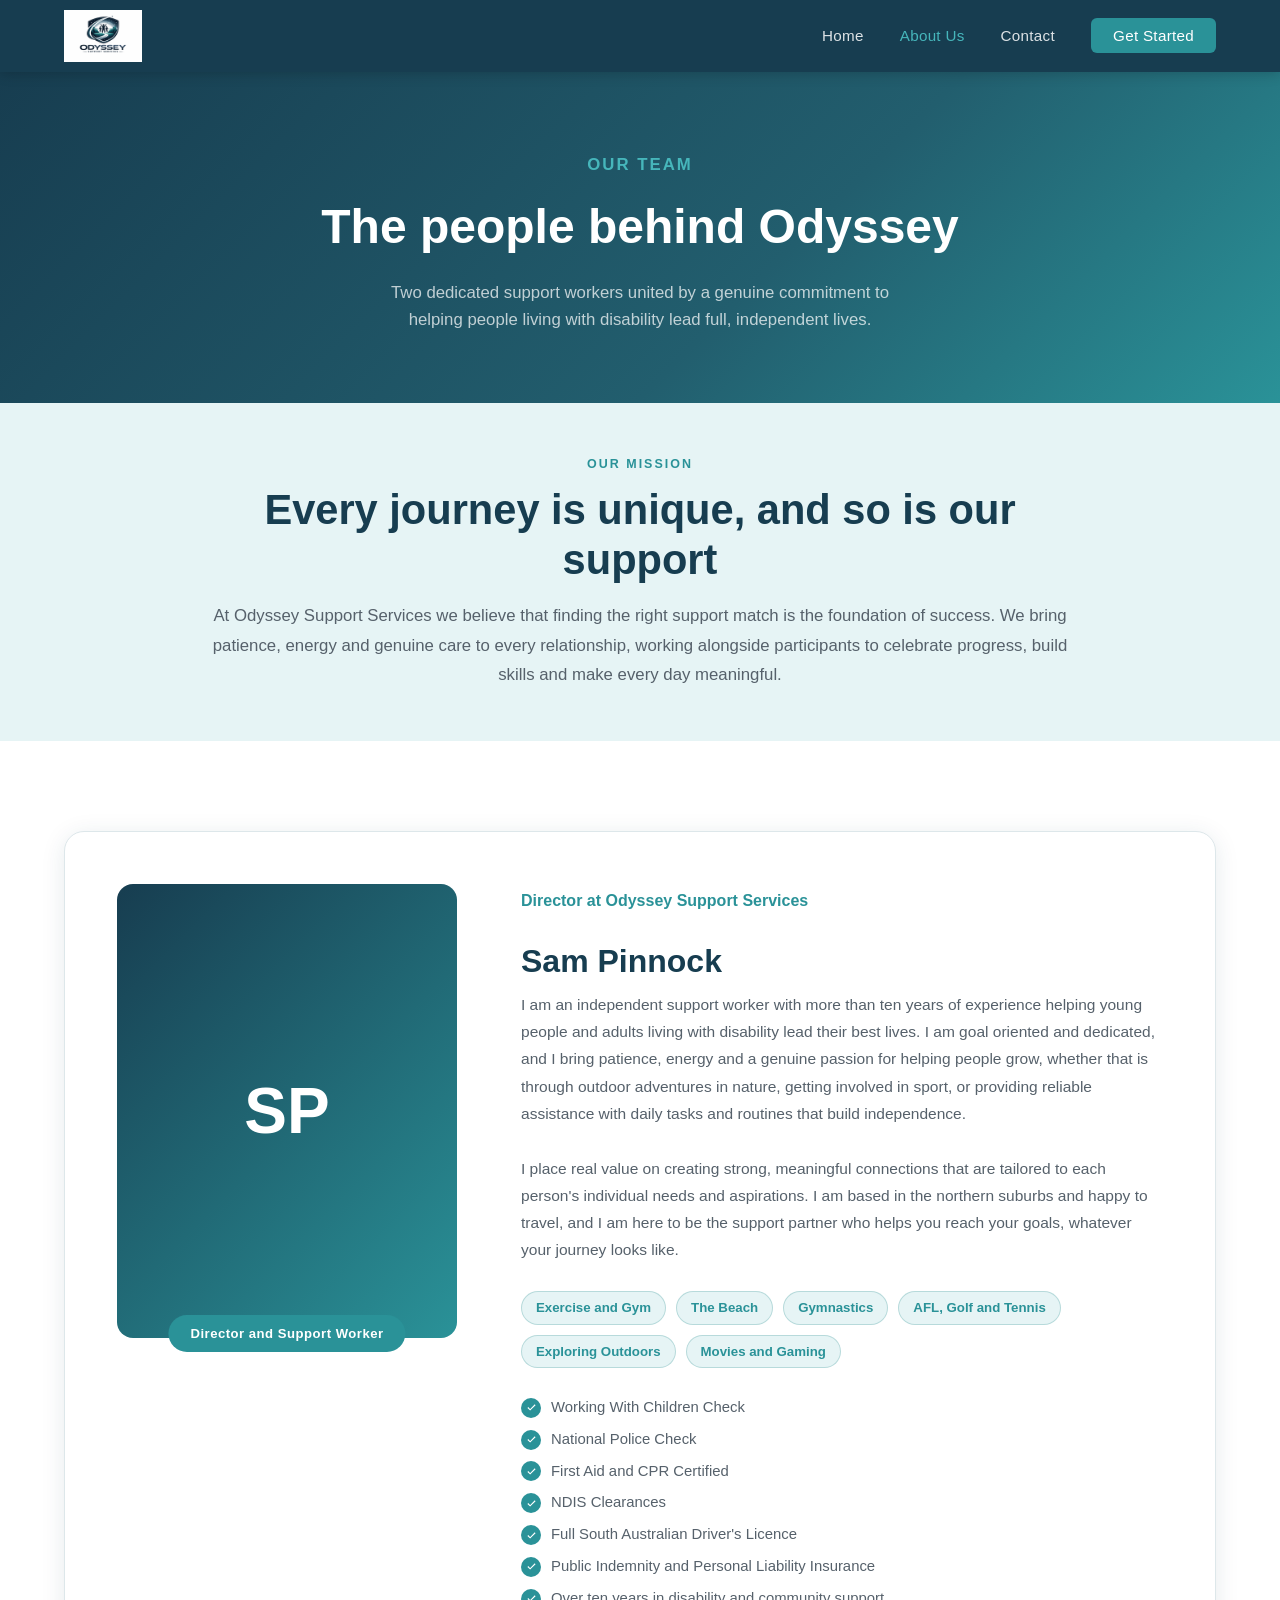
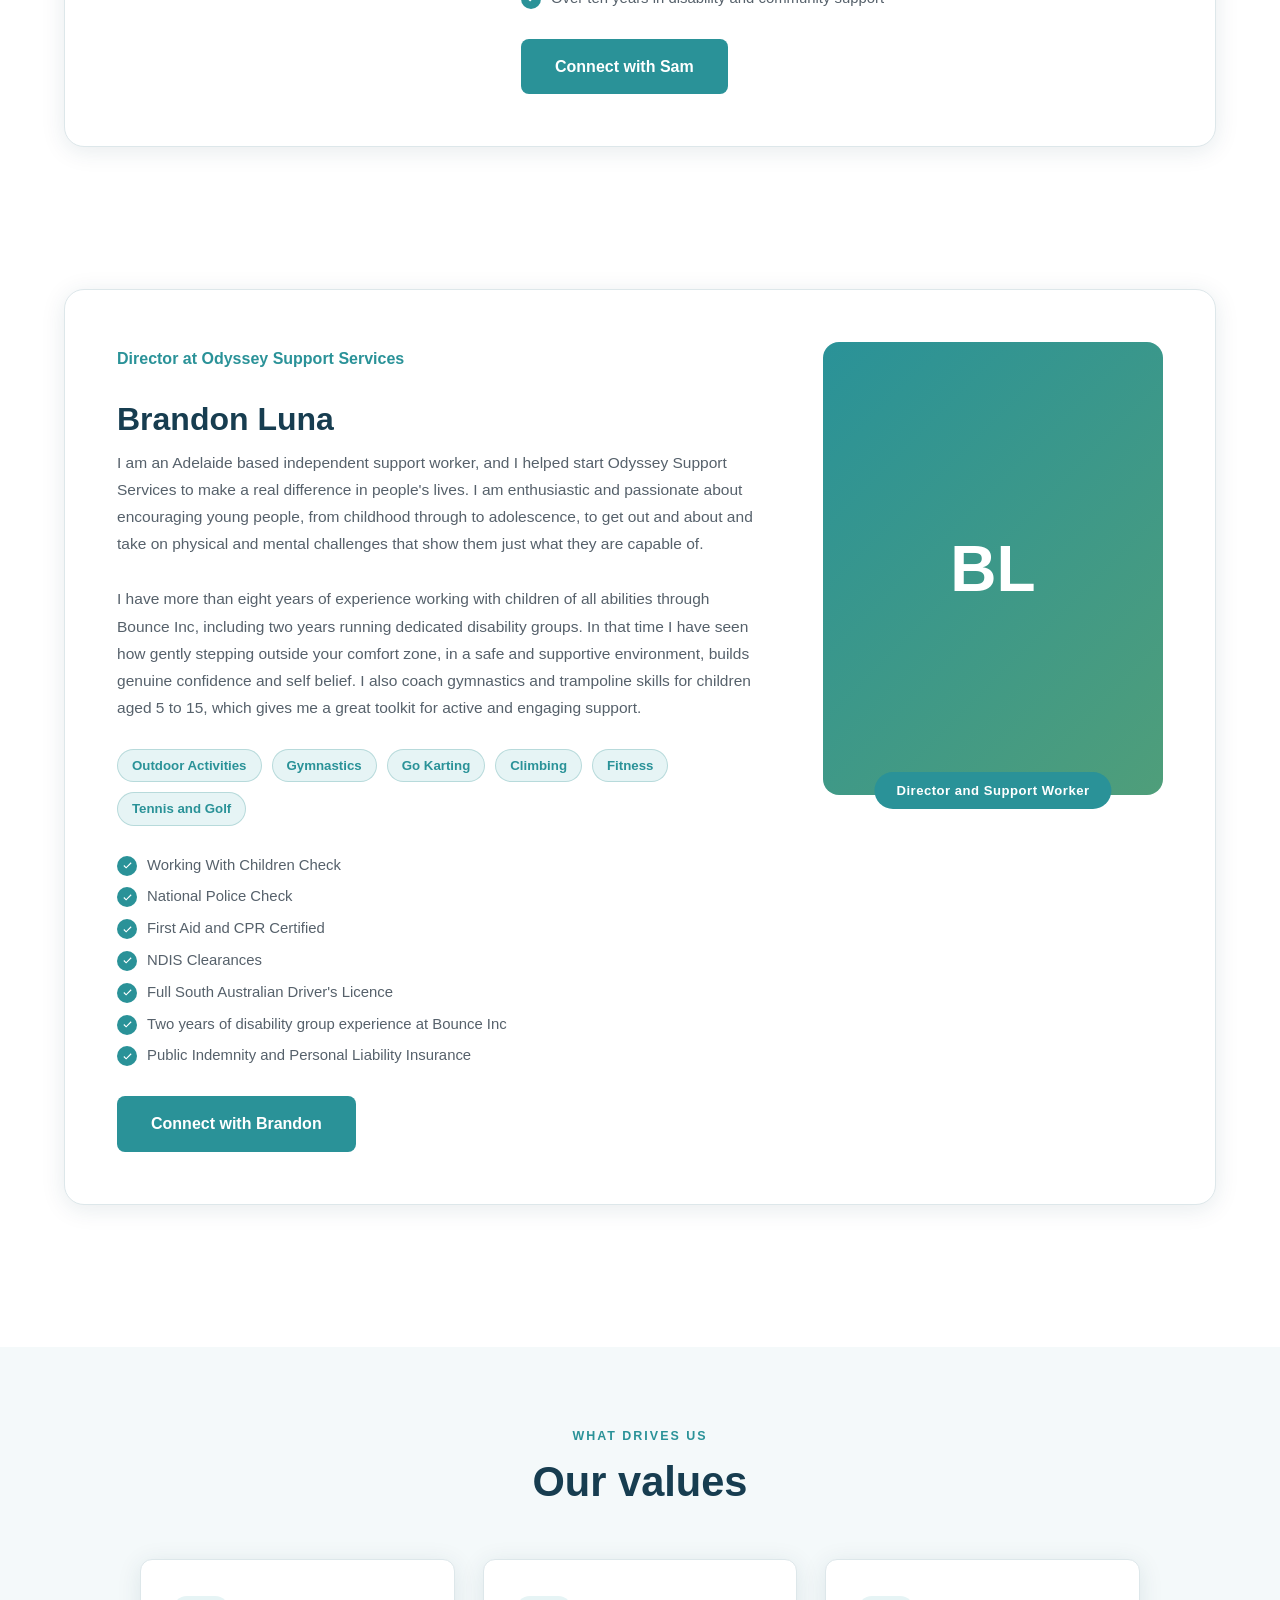
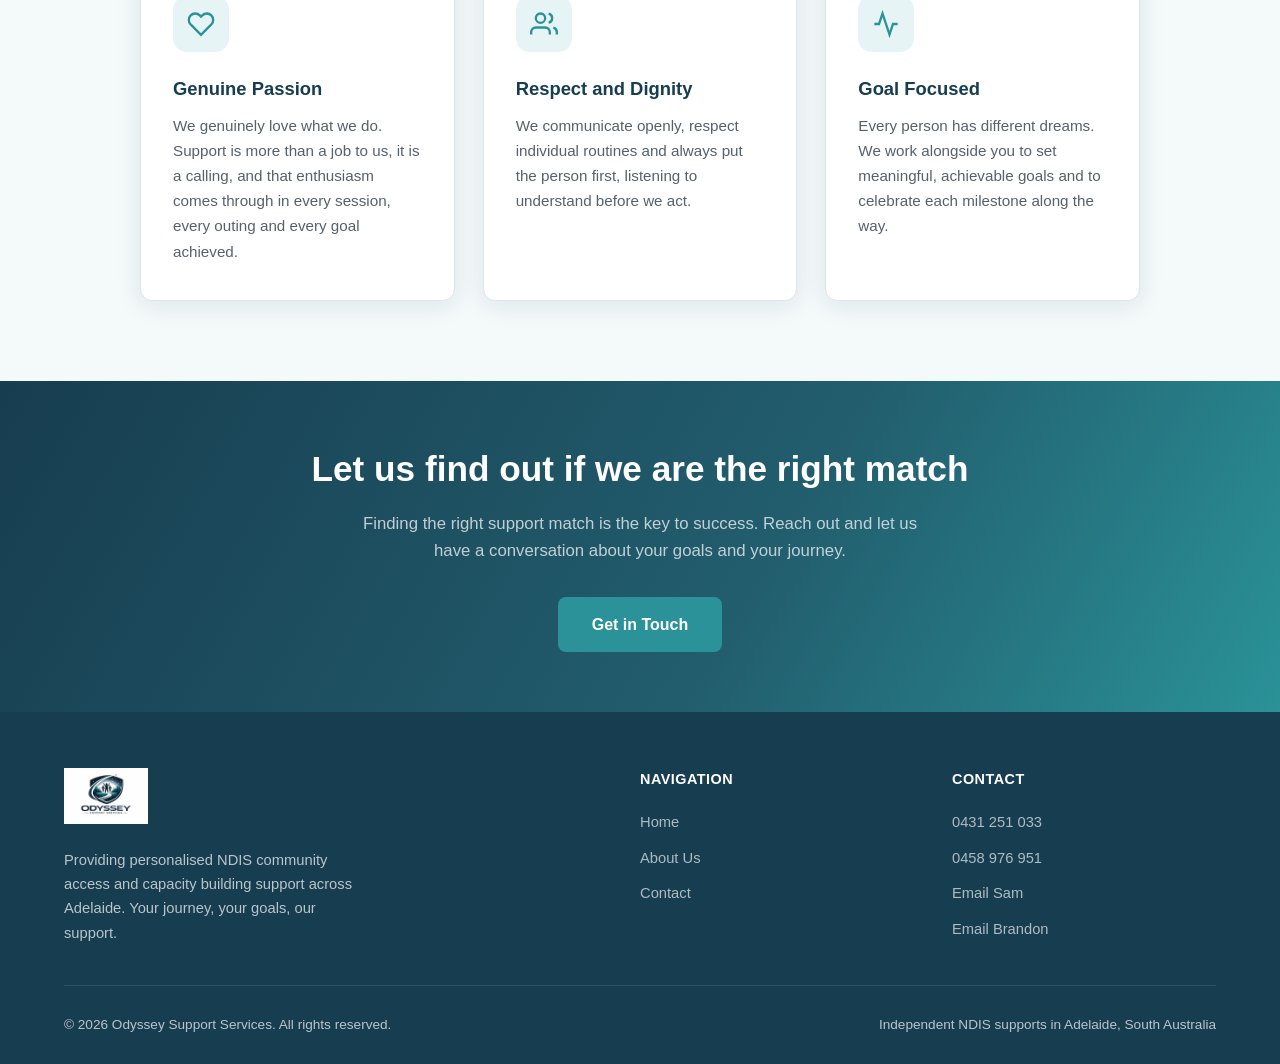
==== about.html @ 137fde99 "Initial commit: Odyssey Support Services website Co-Authored-By: Claude Opus 4.8 <noreply@anthropic." ====
<!DOCTYPE html>
<html lang="en-AU">
<head>
  <meta charset="UTF-8" />
  <meta name="viewport" content="width=device-width, initial-scale=1.0" />
  <title>About Us | Odyssey Support Services</title>
  <meta name="description" content="Meet the Odyssey Support Services team, Sam Pinnock and Brandon Luna, dedicated NDIS support workers based in Adelaide." />
  <link rel="stylesheet" href="styles.css" />
</head>
<body>

  <!-- NAV -->
  <nav>
    <a href="index.html" class="nav-logo">
      <img src="logo.png" alt="Odyssey Support Services" />
    </a>
    <button class="hamburger" id="hamburger" aria-label="Open menu">
      <span></span><span></span><span></span>
    </button>
    <ul class="nav-links" id="nav-links">
      <li><a href="index.html">Home</a></li>
      <li><a href="about.html" class="active">About Us</a></li>
      <li><a href="contact.html">Contact</a></li>
      <li><a href="contact.html" class="nav-cta">Get Started</a></li>
    </ul>
  </nav>

  <!-- PAGE HERO -->
  <div class="page-hero">
    <p class="section-label" style="color:var(--teal-light);margin-bottom:10px;">Our Team</p>
    <h1>The people behind Odyssey</h1>
    <p>Two dedicated support workers united by a genuine commitment to helping people living with disability lead full, independent lives.</p>
  </div>

  <!-- MISSION STRIP -->
  <section style="background:var(--teal-pale); padding:52px 5%;">
    <div style="max-width:860px; margin:0 auto; text-align:center;">
      <p class="section-label">Our Mission</p>
      <h2 class="section-title" style="margin-bottom:16px;">Every journey is unique, and so is our support</h2>
      <p style="font-size:1.05rem; color:var(--text-light); line-height:1.75;">At Odyssey Support Services we believe that finding the right support match is the foundation of success. We bring patience, energy and genuine care to every relationship, working alongside participants to celebrate progress, build skills and make every day meaningful.</p>
    </div>
  </section>

  <!-- SAM BIO -->
  <section class="bio-section" style="padding-bottom:0;">
    <div class="bio-card">
      <div class="bio-image bio-image-wrap">
        <div class="bio-img-placeholder">SP</div>
        <div class="bio-badge">Director and Support Worker</div>
      </div>
      <div class="bio-info">
        <p class="bio-role">Director at Odyssey Support Services</p>
        <h2 class="bio-name">Sam Pinnock</h2>
        <p class="bio-text">
          I am an independent support worker with more than ten years of experience helping young people and adults living with disability lead their best lives. I am goal oriented and dedicated, and I bring patience, energy and a genuine passion for helping people grow, whether that is through outdoor adventures in nature, getting involved in sport, or providing reliable assistance with daily tasks and routines that build independence.
        </p>
        <p class="bio-text">
          I place real value on creating strong, meaningful connections that are tailored to each person's individual needs and aspirations. I am based in the northern suburbs and happy to travel, and I am here to be the support partner who helps you reach your goals, whatever your journey looks like.
        </p>
        <div class="bio-tags">
          <span class="tag">Exercise and Gym</span>
          <span class="tag">The Beach</span>
          <span class="tag">Gymnastics</span>
          <span class="tag">AFL, Golf and Tennis</span>
          <span class="tag">Exploring Outdoors</span>
          <span class="tag">Movies and Gaming</span>
        </div>
        <ul class="bio-creds">
          <li>
            <div class="cred-check"><svg viewBox="0 0 24 24"><polyline points="20 6 9 17 4 12"/></svg></div>
            Working With Children Check
          </li>
          <li>
            <div class="cred-check"><svg viewBox="0 0 24 24"><polyline points="20 6 9 17 4 12"/></svg></div>
            National Police Check
          </li>
          <li>
            <div class="cred-check"><svg viewBox="0 0 24 24"><polyline points="20 6 9 17 4 12"/></svg></div>
            First Aid and CPR Certified
          </li>
          <li>
            <div class="cred-check"><svg viewBox="0 0 24 24"><polyline points="20 6 9 17 4 12"/></svg></div>
            NDIS Clearances
          </li>
          <li>
            <div class="cred-check"><svg viewBox="0 0 24 24"><polyline points="20 6 9 17 4 12"/></svg></div>
            Full South Australian Driver's Licence
          </li>
          <li>
            <div class="cred-check"><svg viewBox="0 0 24 24"><polyline points="20 6 9 17 4 12"/></svg></div>
            Public Indemnity and Personal Liability Insurance
          </li>
          <li>
            <div class="cred-check"><svg viewBox="0 0 24 24"><polyline points="20 6 9 17 4 12"/></svg></div>
            Over ten years in disability and community support
          </li>
        </ul>
        <div style="margin-top:28px;">
          <a href="contact.html" class="btn-primary">Connect with Sam</a>
        </div>
      </div>
    </div>
  </section>

  <!-- BRANDON BIO -->
  <section class="bio-section">
    <div class="bio-card reverse">
      <div class="bio-image bio-image-wrap">
        <div class="bio-img-placeholder" style="background: linear-gradient(135deg, var(--teal) 0%, var(--green) 100%);">BL</div>
        <div class="bio-badge">Director and Support Worker</div>
      </div>
      <div class="bio-info">
        <p class="bio-role">Director at Odyssey Support Services</p>
        <h2 class="bio-name">Brandon Luna</h2>
        <p class="bio-text">
          I am an Adelaide based independent support worker, and I helped start Odyssey Support Services to make a real difference in people's lives. I am enthusiastic and passionate about encouraging young people, from childhood through to adolescence, to get out and about and take on physical and mental challenges that show them just what they are capable of.
        </p>
        <p class="bio-text">
          I have more than eight years of experience working with children of all abilities through Bounce Inc, including two years running dedicated disability groups. In that time I have seen how gently stepping outside your comfort zone, in a safe and supportive environment, builds genuine confidence and self belief. I also coach gymnastics and trampoline skills for children aged 5 to 15, which gives me a great toolkit for active and engaging support.
        </p>
        <div class="bio-tags">
          <span class="tag">Outdoor Activities</span>
          <span class="tag">Gymnastics</span>
          <span class="tag">Go Karting</span>
          <span class="tag">Climbing</span>
          <span class="tag">Fitness</span>
          <span class="tag">Tennis and Golf</span>
        </div>
        <ul class="bio-creds">
          <li>
            <div class="cred-check"><svg viewBox="0 0 24 24"><polyline points="20 6 9 17 4 12"/></svg></div>
            Working With Children Check
          </li>
          <li>
            <div class="cred-check"><svg viewBox="0 0 24 24"><polyline points="20 6 9 17 4 12"/></svg></div>
            National Police Check
          </li>
          <li>
            <div class="cred-check"><svg viewBox="0 0 24 24"><polyline points="20 6 9 17 4 12"/></svg></div>
            First Aid and CPR Certified
          </li>
          <li>
            <div class="cred-check"><svg viewBox="0 0 24 24"><polyline points="20 6 9 17 4 12"/></svg></div>
            NDIS Clearances
          </li>
          <li>
            <div class="cred-check"><svg viewBox="0 0 24 24"><polyline points="20 6 9 17 4 12"/></svg></div>
            Full South Australian Driver's Licence
          </li>
          <li>
            <div class="cred-check"><svg viewBox="0 0 24 24"><polyline points="20 6 9 17 4 12"/></svg></div>
            Two years of disability group experience at Bounce Inc
          </li>
          <li>
            <div class="cred-check"><svg viewBox="0 0 24 24"><polyline points="20 6 9 17 4 12"/></svg></div>
            Public Indemnity and Personal Liability Insurance
          </li>
        </ul>
        <div style="margin-top:28px;">
          <a href="contact.html" class="btn-primary">Connect with Brandon</a>
        </div>
      </div>
    </div>
  </section>

  <!-- VALUES -->
  <section class="services-bg" style="padding-top:80px; padding-bottom:80px;">
    <div class="section-header center">
      <p class="section-label">What Drives Us</p>
      <h2 class="section-title">Our values</h2>
    </div>
    <div class="services-grid" style="max-width:1000px; margin:0 auto;">
      <div class="service-card">
        <div class="service-icon">
          <svg viewBox="0 0 24 24"><path d="M20.84 4.61a5.5 5.5 0 0 0-7.78 0L12 5.67l-1.06-1.06a5.5 5.5 0 0 0-7.78 7.78l1.06 1.06L12 21.23l7.78-7.78 1.06-1.06a5.5 5.5 0 0 0 0-7.78z"/></svg>
        </div>
        <h3>Genuine Passion</h3>
        <p>We genuinely love what we do. Support is more than a job to us, it is a calling, and that enthusiasm comes through in every session, every outing and every goal achieved.</p>
      </div>
      <div class="service-card">
        <div class="service-icon">
          <svg viewBox="0 0 24 24"><path d="M17 21v-2a4 4 0 0 0-4-4H5a4 4 0 0 0-4 4v2"/><circle cx="9" cy="7" r="4"/><path d="M23 21v-2a4 4 0 0 0-3-3.87"/><path d="M16 3.13a4 4 0 0 1 0 7.75"/></svg>
        </div>
        <h3>Respect and Dignity</h3>
        <p>We communicate openly, respect individual routines and always put the person first, listening to understand before we act.</p>
      </div>
      <div class="service-card">
        <div class="service-icon">
          <svg viewBox="0 0 24 24"><polyline points="22 12 18 12 15 21 9 3 6 12 2 12"/></svg>
        </div>
        <h3>Goal Focused</h3>
        <p>Every person has different dreams. We work alongside you to set meaningful, achievable goals and to celebrate each milestone along the way.</p>
      </div>
    </div>
  </section>

  <!-- CTA -->
  <div class="ndis-banner">
    <h2>Let us find out if we are the right match</h2>
    <p>Finding the right support match is the key to success. Reach out and let us have a conversation about your goals and your journey.</p>
    <a href="contact.html" class="btn-primary">Get in Touch</a>
  </div>

  <!-- FOOTER -->
  <footer>
    <div class="footer-grid">
      <div class="footer-brand">
        <img src="logo.png" alt="Odyssey Support Services" />
        <p>Providing personalised NDIS community access and capacity building support across Adelaide. Your journey, your goals, our support.</p>
      </div>
      <div class="footer-col">
        <h4>Navigation</h4>
        <ul class="footer-links">
          <li><a href="index.html">Home</a></li>
          <li><a href="about.html">About Us</a></li>
          <li><a href="contact.html">Contact</a></li>
        </ul>
      </div>
      <div class="footer-col">
        <h4>Contact</h4>
        <ul class="footer-links">
          <li><a href="tel:0431251033">0431 251 033</a></li>
          <li><a href="tel:0458976951">0458 976 951</a></li>
          <li><a href="mailto:Sam.pinnock@positiveimpactsupport.com.au">Email Sam</a></li>
          <li><a href="mailto:tothemoonandback.bluna@gmail.com">Email Brandon</a></li>
        </ul>
      </div>
    </div>
    <div class="footer-bottom">
      <span>&copy; 2026 Odyssey Support Services. All rights reserved.</span>
      <span>Independent NDIS supports in Adelaide, South Australia</span>
    </div>
  </footer>

  <script>
    const btn = document.getElementById('hamburger');
    const links = document.getElementById('nav-links');
    btn.addEventListener('click', () => links.classList.toggle('open'));
  </script>
</body>
</html>
---- styles.css ----
:root {
  --navy: #173d50;
  --navy-light: #225e6e;
  --teal: #2a9298;
  --teal-light: #46b6bb;
  --teal-pale: #e6f4f5;
  --green: #4f9e7a;
  --green-soft: #6cb592;
  --white: #ffffff;
  --off-white: #f4f9fa;
  --text: #2a3138;
  --text-light: #56616b;
  --border: #dde7ea;
  --shadow: 0 4px 24px rgba(23,61,80,0.10);
  --radius: 12px;
}

* { box-sizing: border-box; margin: 0; padding: 0; }

body {
  font-family: 'Segoe UI', 'Helvetica Neue', Arial, sans-serif;
  color: var(--text);
  background: var(--white);
  line-height: 1.6;
}

/* ── NAV ── */
nav {
  position: sticky;
  top: 0;
  z-index: 100;
  background: var(--navy);
  display: flex;
  align-items: center;
  justify-content: space-between;
  padding: 0 5%;
  height: 72px;
  box-shadow: 0 2px 12px rgba(0,0,0,0.18);
}

.nav-logo {
  display: flex;
  align-items: center;
  gap: 12px;
  text-decoration: none;
}

.nav-logo img {
  height: 52px;
  width: auto;
}

.nav-links {
  display: flex;
  gap: 36px;
  list-style: none;
}

.nav-links a {
  color: rgba(255,255,255,0.85);
  text-decoration: none;
  font-size: 0.95rem;
  font-weight: 500;
  letter-spacing: 0.3px;
  transition: color 0.2s;
}

.nav-links a:hover,
.nav-links a.active {
  color: var(--teal-light);
}

.nav-cta {
  background: var(--teal);
  color: var(--white) !important;
  padding: 9px 22px;
  border-radius: 6px;
  transition: background 0.2s !important;
}

.nav-cta:hover { background: var(--teal-light) !important; color: var(--white) !important; }

.hamburger {
  display: none;
  flex-direction: column;
  gap: 5px;
  cursor: pointer;
  background: none;
  border: none;
  padding: 4px;
}

.hamburger span {
  display: block;
  width: 24px;
  height: 2px;
  background: var(--white);
  border-radius: 2px;
  transition: 0.3s;
}

/* ── HERO ── */
.hero {
  min-height: 88vh;
  background: linear-gradient(135deg, var(--navy) 0%, var(--navy-light) 55%, var(--teal) 100%);
  display: flex;
  align-items: center;
  justify-content: center;
  text-align: center;
  padding: 80px 5%;
  position: relative;
  overflow: hidden;
}

.hero::before {
  content: '';
  position: absolute;
  inset: 0;
  background: url("data:image/svg+xml,%3Csvg width='60' height='60' viewBox='0 0 60 60' xmlns='http://www.w3.org/2000/svg'%3E%3Cg fill='none' fill-rule='evenodd'%3E%3Cg fill='%23ffffff' fill-opacity='0.03'%3E%3Cpath d='M36 34v-4h-2v4h-4v2h4v4h2v-4h4v-2h-4zm0-30V0h-2v4h-4v2h4v4h2V6h4V4h-4zM6 34v-4H4v4H0v2h4v4h2v-4h4v-2H6zM6 4V0H4v4H0v2h4v4h2V6h4V4H6z'/%3E%3C/g%3E%3C/g%3E%3C/svg%3E");
}

.hero-content {
  position: relative;
  max-width: 780px;
}

.hero-badge {
  display: inline-block;
  background: rgba(42,138,138,0.25);
  border: 1px solid rgba(58,171,171,0.4);
  color: var(--teal-light);
  padding: 6px 18px;
  border-radius: 50px;
  font-size: 0.82rem;
  letter-spacing: 1.5px;
  text-transform: uppercase;
  font-weight: 600;
  margin-bottom: 24px;
}

.hero h1 {
  font-size: clamp(2.2rem, 5vw, 3.6rem);
  font-weight: 800;
  color: var(--white);
  line-height: 1.15;
  margin-bottom: 22px;
}

.hero h1 span { color: var(--teal-light); }

.hero p {
  font-size: clamp(1rem, 2vw, 1.2rem);
  color: rgba(255,255,255,0.78);
  max-width: 600px;
  margin: 0 auto 40px;
}

.btn-group {
  display: flex;
  gap: 16px;
  justify-content: center;
  flex-wrap: wrap;
}

.btn-primary {
  background: var(--teal);
  color: var(--white);
  padding: 15px 34px;
  border-radius: 8px;
  text-decoration: none;
  font-weight: 700;
  font-size: 1rem;
  transition: background 0.2s, transform 0.15s;
  display: inline-block;
}

.btn-primary:hover { background: var(--teal-light); transform: translateY(-2px); }

.btn-secondary {
  background: transparent;
  color: var(--white);
  padding: 15px 34px;
  border-radius: 8px;
  border: 2px solid rgba(255,255,255,0.35);
  text-decoration: none;
  font-weight: 600;
  font-size: 1rem;
  transition: border-color 0.2s, background 0.2s;
  display: inline-block;
}

.btn-secondary:hover { border-color: var(--white); background: rgba(255,255,255,0.08); }

.hero-stats {
  display: flex;
  justify-content: center;
  gap: 52px;
  margin-top: 60px;
  padding-top: 40px;
  border-top: 1px solid rgba(255,255,255,0.12);
  flex-wrap: wrap;
}

.stat-item { text-align: center; }
.stat-num { font-size: 2rem; font-weight: 800; color: var(--teal-light); display: block; }
.stat-label { font-size: 0.85rem; color: rgba(255,255,255,0.6); letter-spacing: 0.5px; }

/* ── SECTIONS ── */
section { padding: 90px 5%; }

.section-label {
  font-size: 0.78rem;
  font-weight: 700;
  letter-spacing: 2px;
  text-transform: uppercase;
  color: var(--teal);
  margin-bottom: 10px;
}

.section-title {
  font-size: clamp(1.7rem, 3.5vw, 2.6rem);
  font-weight: 800;
  color: var(--navy);
  line-height: 1.2;
  margin-bottom: 16px;
}

.section-subtitle {
  font-size: 1.05rem;
  color: var(--text-light);
  max-width: 600px;
}

.section-header { margin-bottom: 52px; }
.section-header.center { text-align: center; }
.section-header.center .section-subtitle { margin: 0 auto; }

/* ── SERVICES ── */
.services-bg { background: var(--off-white); }

.services-grid {
  display: grid;
  grid-template-columns: repeat(auto-fit, minmax(280px, 1fr));
  gap: 28px;
}

.service-card {
  background: var(--white);
  border-radius: var(--radius);
  padding: 36px 32px;
  box-shadow: var(--shadow);
  border: 1px solid var(--border);
  transition: transform 0.2s, box-shadow 0.2s;
}

.service-card:hover { transform: translateY(-4px); box-shadow: 0 12px 40px rgba(26,39,68,0.14); }

.service-icon {
  width: 56px;
  height: 56px;
  background: var(--teal-pale);
  border-radius: 14px;
  display: flex;
  align-items: center;
  justify-content: center;
  margin-bottom: 22px;
}

.service-icon svg { width: 28px; height: 28px; stroke: var(--teal); fill: none; stroke-width: 2; }

.service-card h3 {
  font-size: 1.15rem;
  font-weight: 700;
  color: var(--navy);
  margin-bottom: 10px;
}

.service-card p { font-size: 0.95rem; color: var(--text-light); line-height: 1.65; }

/* ── WHY US ── */
.why-grid {
  display: grid;
  grid-template-columns: 1fr 1fr;
  gap: 64px;
  align-items: center;
}

.why-content .section-subtitle { margin-bottom: 36px; }

.why-list { list-style: none; display: flex; flex-direction: column; gap: 18px; }

.why-list li {
  display: flex;
  gap: 14px;
  align-items: flex-start;
}

.check-icon {
  flex-shrink: 0;
  width: 24px;
  height: 24px;
  background: var(--teal);
  border-radius: 50%;
  display: flex;
  align-items: center;
  justify-content: center;
  margin-top: 2px;
}

.check-icon svg { width: 13px; height: 13px; stroke: white; fill: none; stroke-width: 2.5; }

.why-list li p { font-size: 0.97rem; color: var(--text-light); }
.why-list li strong { color: var(--navy); font-weight: 600; }

.why-visual {
  background: linear-gradient(135deg, var(--navy) 0%, var(--teal) 65%, var(--green) 100%);
  border-radius: 20px;
  padding: 52px 40px;
  color: white;
  position: relative;
  overflow: hidden;
}

.why-visual::before {
  content: '';
  position: absolute;
  top: -40px; right: -40px;
  width: 200px; height: 200px;
  background: rgba(255,255,255,0.06);
  border-radius: 50%;
}

.why-visual-title {
  font-size: 1.5rem;
  font-weight: 800;
  margin-bottom: 28px;
  position: relative;
}

.support-types { list-style: none; display: flex; flex-direction: column; gap: 14px; position: relative; }

.support-types li {
  display: flex;
  align-items: center;
  gap: 12px;
  font-size: 0.97rem;
  color: rgba(255,255,255,0.9);
}

.dot { width: 8px; height: 8px; background: var(--teal-light); border-radius: 50%; flex-shrink: 0; }

/* ── NDIS BANNER ── */
.ndis-banner {
  background: linear-gradient(120deg, var(--navy) 0%, var(--navy-light) 60%, var(--teal) 100%);
  padding: 60px 5%;
  text-align: center;
}

.ndis-banner h2 {
  font-size: clamp(1.5rem, 3vw, 2.2rem);
  font-weight: 800;
  color: var(--white);
  margin-bottom: 14px;
}

.ndis-banner p {
  color: rgba(255,255,255,0.72);
  font-size: 1.05rem;
  max-width: 580px;
  margin: 0 auto 32px;
}

/* ── ABOUT PAGE ── */
.page-hero {
  background: linear-gradient(135deg, var(--navy) 0%, var(--navy-light) 60%, var(--teal) 100%);
  padding: 80px 5% 70px;
  text-align: center;
}

.page-hero h1 { font-size: clamp(2rem, 4vw, 3rem); font-weight: 800; color: var(--white); margin-bottom: 14px; }
.page-hero p { color: rgba(255,255,255,0.72); font-size: 1.05rem; max-width: 540px; margin: 0 auto; }

.bio-section { padding: 90px 5%; }

.bio-card {
  display: grid;
  grid-template-columns: 340px 1fr;
  gap: 64px;
  align-items: start;
  background: var(--white);
  border-radius: 20px;
  box-shadow: var(--shadow);
  border: 1px solid var(--border);
  padding: 52px;
  margin-bottom: 52px;
}

.bio-card.reverse { grid-template-columns: 1fr 340px; }
.bio-card.reverse .bio-image { order: 2; }
.bio-card.reverse .bio-info { order: 1; }

.bio-image-wrap {
  position: relative;
}

.bio-img {
  width: 100%;
  aspect-ratio: 3/4;
  object-fit: cover;
  border-radius: 16px;
  display: block;
  background: var(--teal-pale);
}

.bio-img-placeholder {
  width: 100%;
  aspect-ratio: 3/4;
  border-radius: 16px;
  background: linear-gradient(135deg, var(--navy) 0%, var(--teal) 100%);
  display: flex;
  align-items: center;
  justify-content: center;
  color: white;
  font-size: 4rem;
  font-weight: 800;
}

.bio-badge {
  position: absolute;
  bottom: -14px;
  left: 50%;
  transform: translateX(-50%);
  background: var(--teal);
  color: white;
  padding: 8px 22px;
  border-radius: 50px;
  font-size: 0.82rem;
  font-weight: 700;
  letter-spacing: 0.5px;
  white-space: nowrap;
}

.bio-info { padding-top: 4px; }

.bio-name {
  font-size: 2rem;
  font-weight: 800;
  color: var(--navy);
  margin-bottom: 4px;
}

.bio-role {
  font-size: 1rem;
  color: var(--teal);
  font-weight: 600;
  margin-bottom: 22px;
}

.bio-text {
  font-size: 0.97rem;
  color: var(--text-light);
  line-height: 1.75;
  margin-bottom: 28px;
}

.bio-tags {
  display: flex;
  flex-wrap: wrap;
  gap: 10px;
  margin-bottom: 28px;
}

.tag {
  background: var(--teal-pale);
  color: var(--teal);
  border: 1px solid rgba(42,138,138,0.25);
  padding: 5px 14px;
  border-radius: 50px;
  font-size: 0.83rem;
  font-weight: 600;
}

.bio-creds { list-style: none; display: flex; flex-direction: column; gap: 8px; }

.bio-creds li {
  display: flex;
  gap: 10px;
  align-items: center;
  font-size: 0.93rem;
  color: var(--text-light);
}

.cred-check {
  width: 20px; height: 20px;
  background: var(--teal);
  border-radius: 50%;
  display: flex; align-items: center; justify-content: center;
  flex-shrink: 0;
}

.cred-check svg { width: 11px; height: 11px; stroke: white; fill: none; stroke-width: 2.5; }

/* ── CONTACT PAGE ── */
.contact-grid {
  display: grid;
  grid-template-columns: 1fr 1fr;
  gap: 56px;
  align-items: start;
}

.contact-info { display: flex; flex-direction: column; gap: 28px; }

.contact-block {
  display: flex;
  gap: 16px;
  align-items: flex-start;
}

.contact-icon {
  width: 48px; height: 48px;
  background: var(--teal-pale);
  border-radius: 12px;
  display: flex; align-items: center; justify-content: center;
  flex-shrink: 0;
}

.contact-icon svg { width: 22px; height: 22px; stroke: var(--teal); fill: none; stroke-width: 2; }

.contact-block h4 { font-size: 0.9rem; color: var(--text-light); font-weight: 500; margin-bottom: 4px; }
.contact-block p, .contact-block a { font-size: 1rem; color: var(--navy); font-weight: 600; text-decoration: none; }
.contact-block a:hover { color: var(--teal); }

.contact-form-wrap {
  background: var(--off-white);
  border-radius: 20px;
  padding: 44px;
  border: 1px solid var(--border);
}

.contact-form-wrap h3 { font-size: 1.4rem; font-weight: 700; color: var(--navy); margin-bottom: 28px; }

.form-group { margin-bottom: 20px; }
.form-group label { display: block; font-size: 0.88rem; font-weight: 600; color: var(--navy); margin-bottom: 7px; }

.form-group input,
.form-group select,
.form-group textarea {
  width: 100%;
  padding: 13px 16px;
  border: 1.5px solid var(--border);
  border-radius: 8px;
  font-size: 0.97rem;
  color: var(--text);
  background: var(--white);
  outline: none;
  transition: border-color 0.2s;
  font-family: inherit;
}

.form-group input:focus,
.form-group select:focus,
.form-group textarea:focus { border-color: var(--teal); }

.form-group textarea { resize: vertical; min-height: 130px; }

.form-row { display: grid; grid-template-columns: 1fr 1fr; gap: 16px; }

.form-submit {
  width: 100%;
  background: var(--teal);
  color: white;
  border: none;
  padding: 15px;
  border-radius: 8px;
  font-size: 1rem;
  font-weight: 700;
  cursor: pointer;
  transition: background 0.2s;
  font-family: inherit;
}

.form-submit:hover { background: var(--teal-light); }

.form-success {
  display: none;
  text-align: center;
  padding: 28px;
  color: var(--teal);
  font-weight: 600;
  font-size: 1.05rem;
}

/* ── FOOTER ── */
footer {
  background: var(--navy);
  color: rgba(255,255,255,0.7);
  padding: 56px 5% 28px;
}

.footer-grid {
  display: grid;
  grid-template-columns: 2fr 1fr 1fr;
  gap: 48px;
  padding-bottom: 40px;
  border-bottom: 1px solid rgba(255,255,255,0.1);
  margin-bottom: 28px;
}

.footer-brand img { height: 56px; margin-bottom: 16px; }

.footer-brand p { font-size: 0.92rem; max-width: 300px; line-height: 1.65; }

.footer-col h4 { color: var(--white); font-size: 0.9rem; font-weight: 700; letter-spacing: 0.5px; margin-bottom: 18px; text-transform: uppercase; }

.footer-links { list-style: none; display: flex; flex-direction: column; gap: 10px; }

.footer-links a { color: rgba(255,255,255,0.65); text-decoration: none; font-size: 0.92rem; transition: color 0.2s; }
.footer-links a:hover { color: var(--teal-light); }

.footer-bottom { display: flex; justify-content: space-between; align-items: center; font-size: 0.85rem; flex-wrap: wrap; gap: 8px; }

/* ── RESPONSIVE ── */
@media (max-width: 900px) {
  .why-grid { grid-template-columns: 1fr; }
  .why-visual { order: -1; }

  .bio-card,
  .bio-card.reverse {
    grid-template-columns: 1fr;
    padding: 36px 28px;
  }

  .bio-card.reverse .bio-image,
  .bio-card.reverse .bio-info { order: unset; }

  .bio-img-placeholder,
  .bio-img { aspect-ratio: 1/1; max-width: 280px; margin: 0 auto; }

  .contact-grid { grid-template-columns: 1fr; }

  .footer-grid { grid-template-columns: 1fr; gap: 32px; }
}

@media (max-width: 680px) {
  nav { padding: 0 4%; }

  .nav-links {
    display: none;
    position: absolute;
    top: 72px;
    left: 0; right: 0;
    background: var(--navy);
    flex-direction: column;
    padding: 20px 5%;
    gap: 20px;
    border-top: 1px solid rgba(255,255,255,0.1);
  }

  .nav-links.open { display: flex; }

  .hamburger { display: flex; }

  .hero-stats { gap: 28px; }

  .form-row { grid-template-columns: 1fr; }

  .contact-form-wrap { padding: 28px 20px; }

  section { padding: 64px 4%; }
}
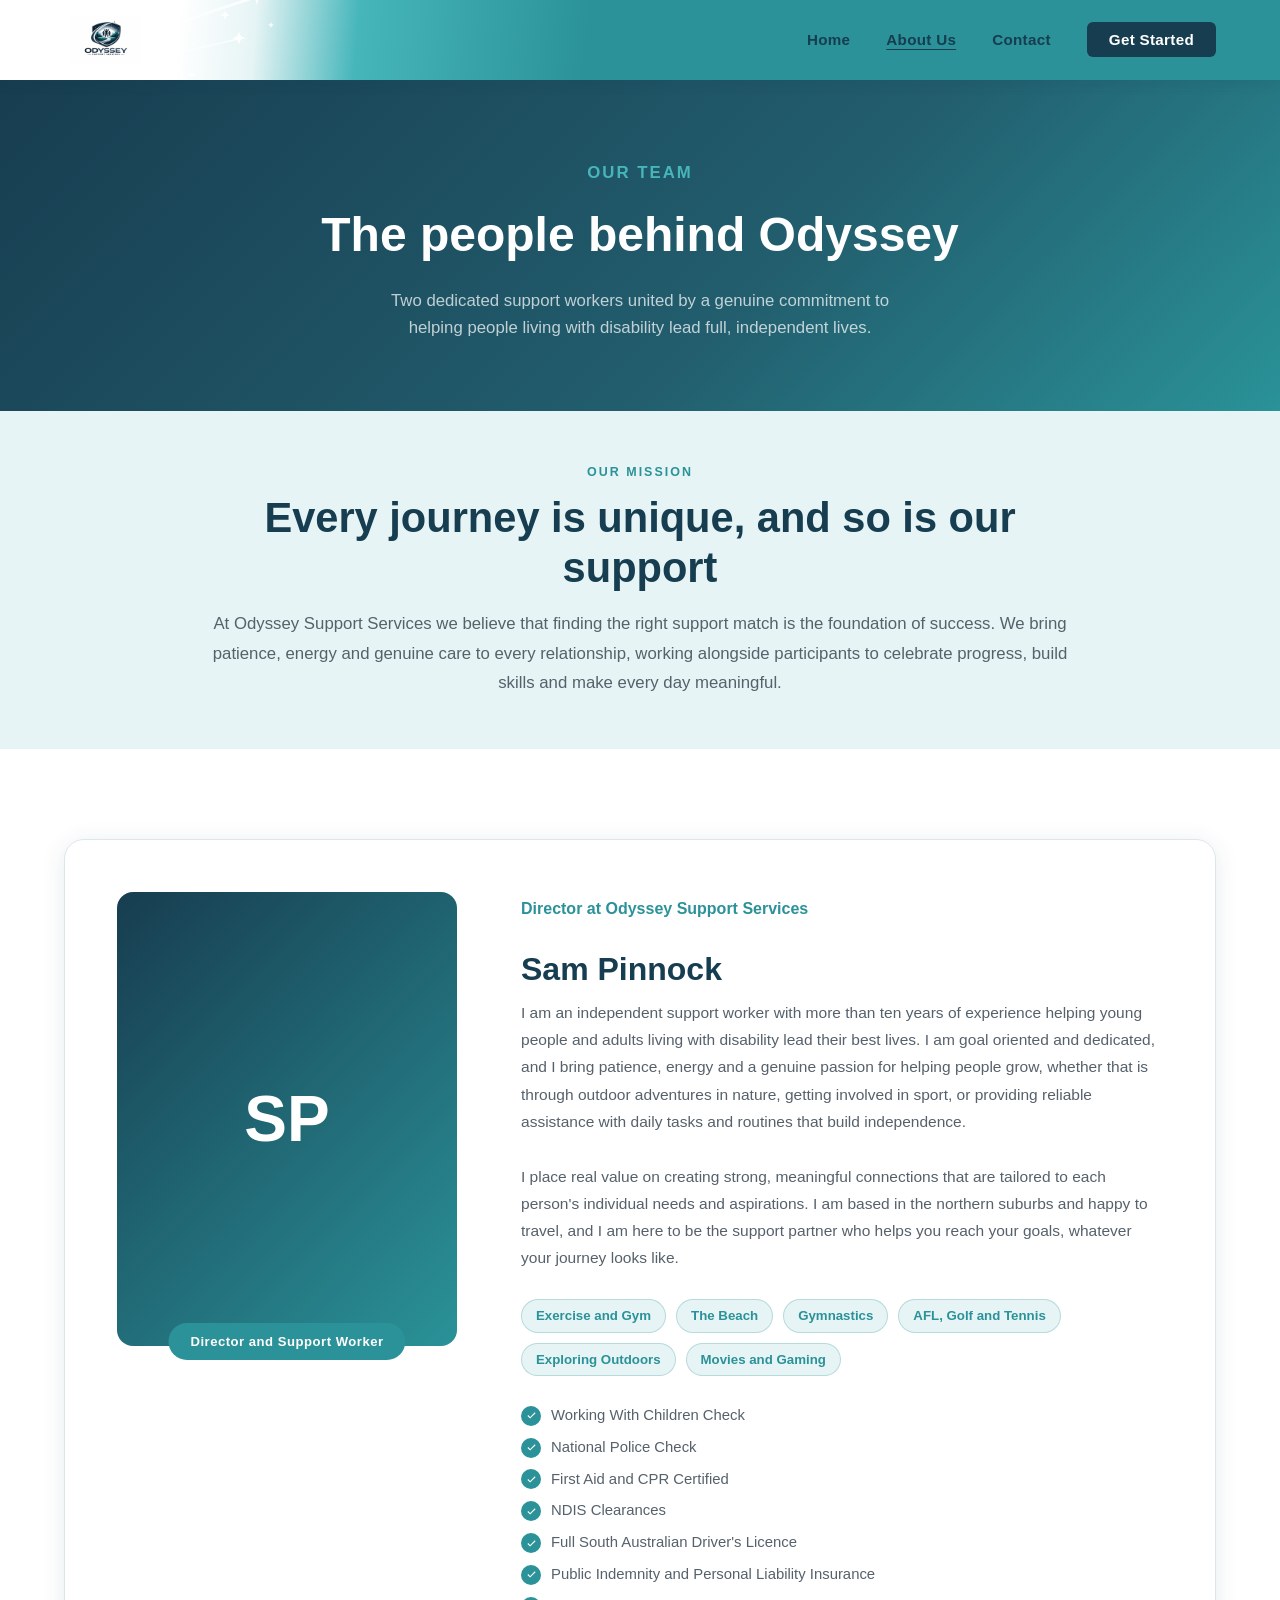
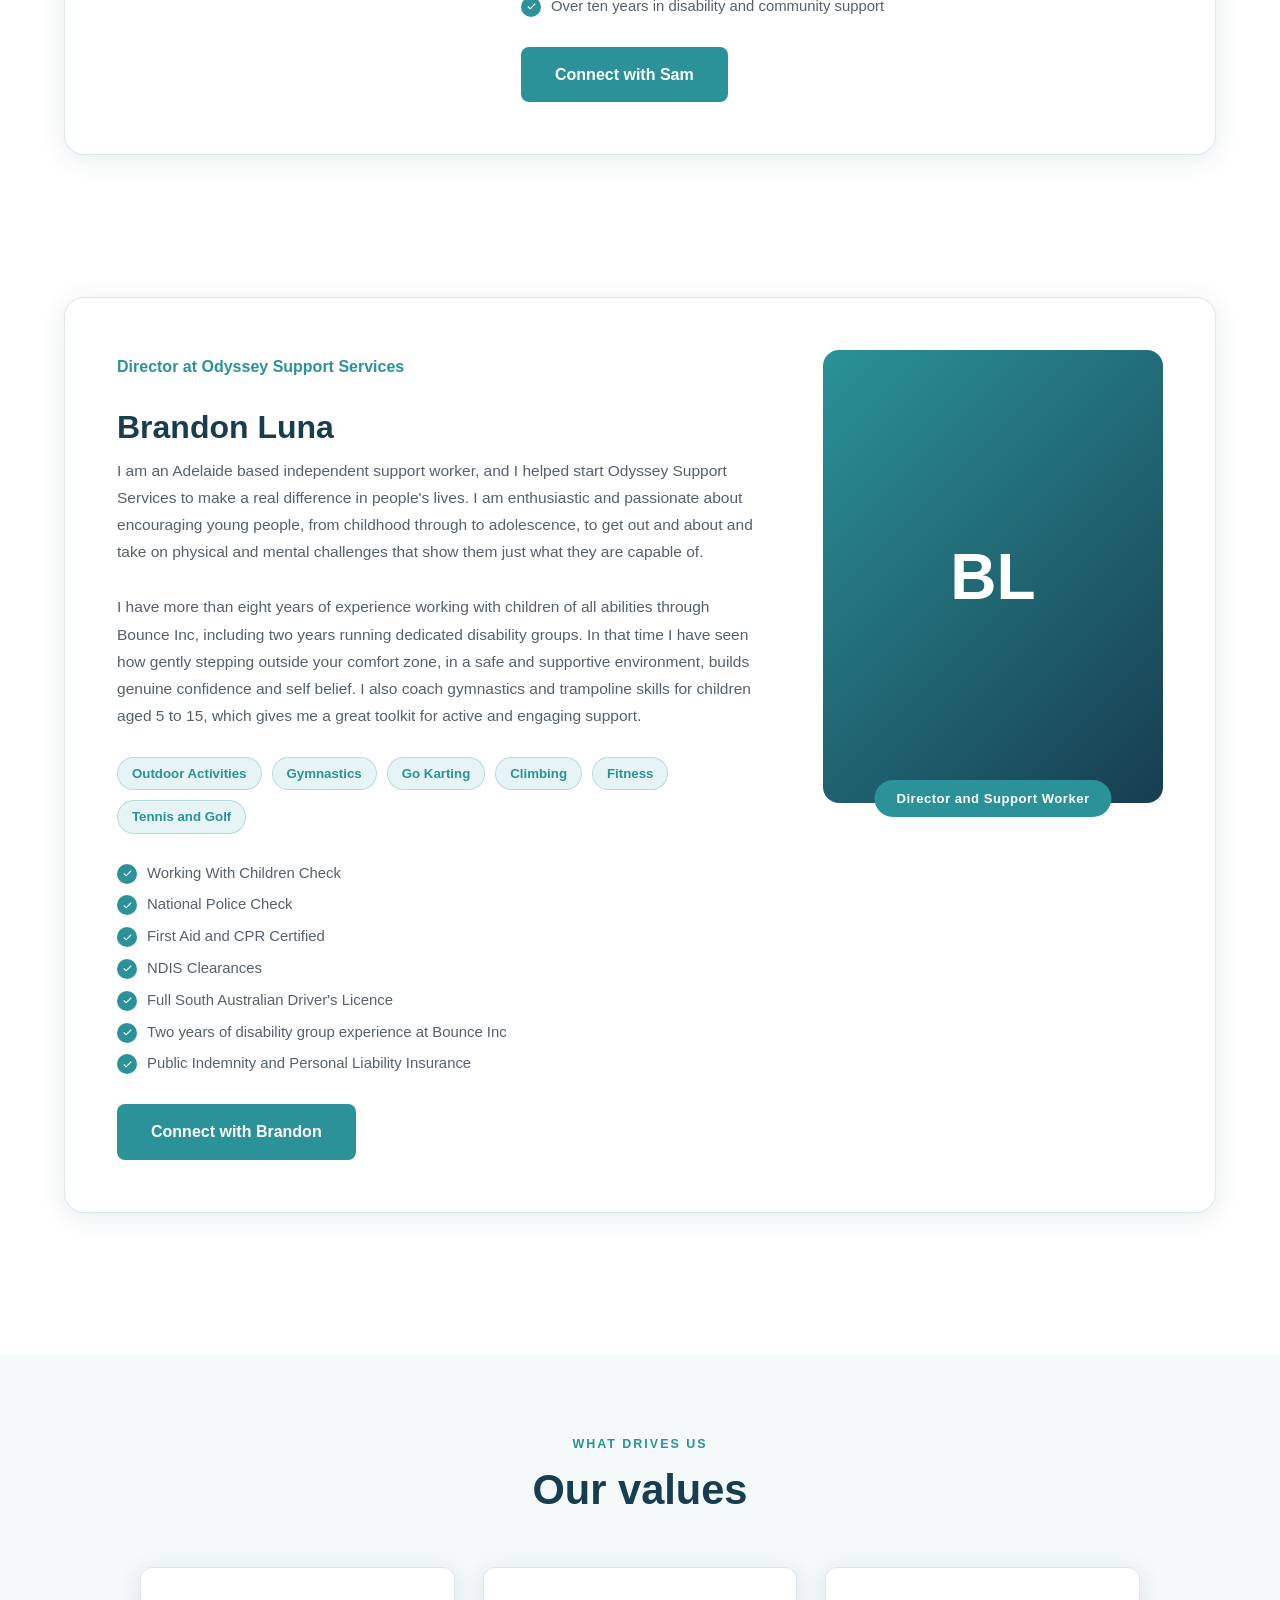
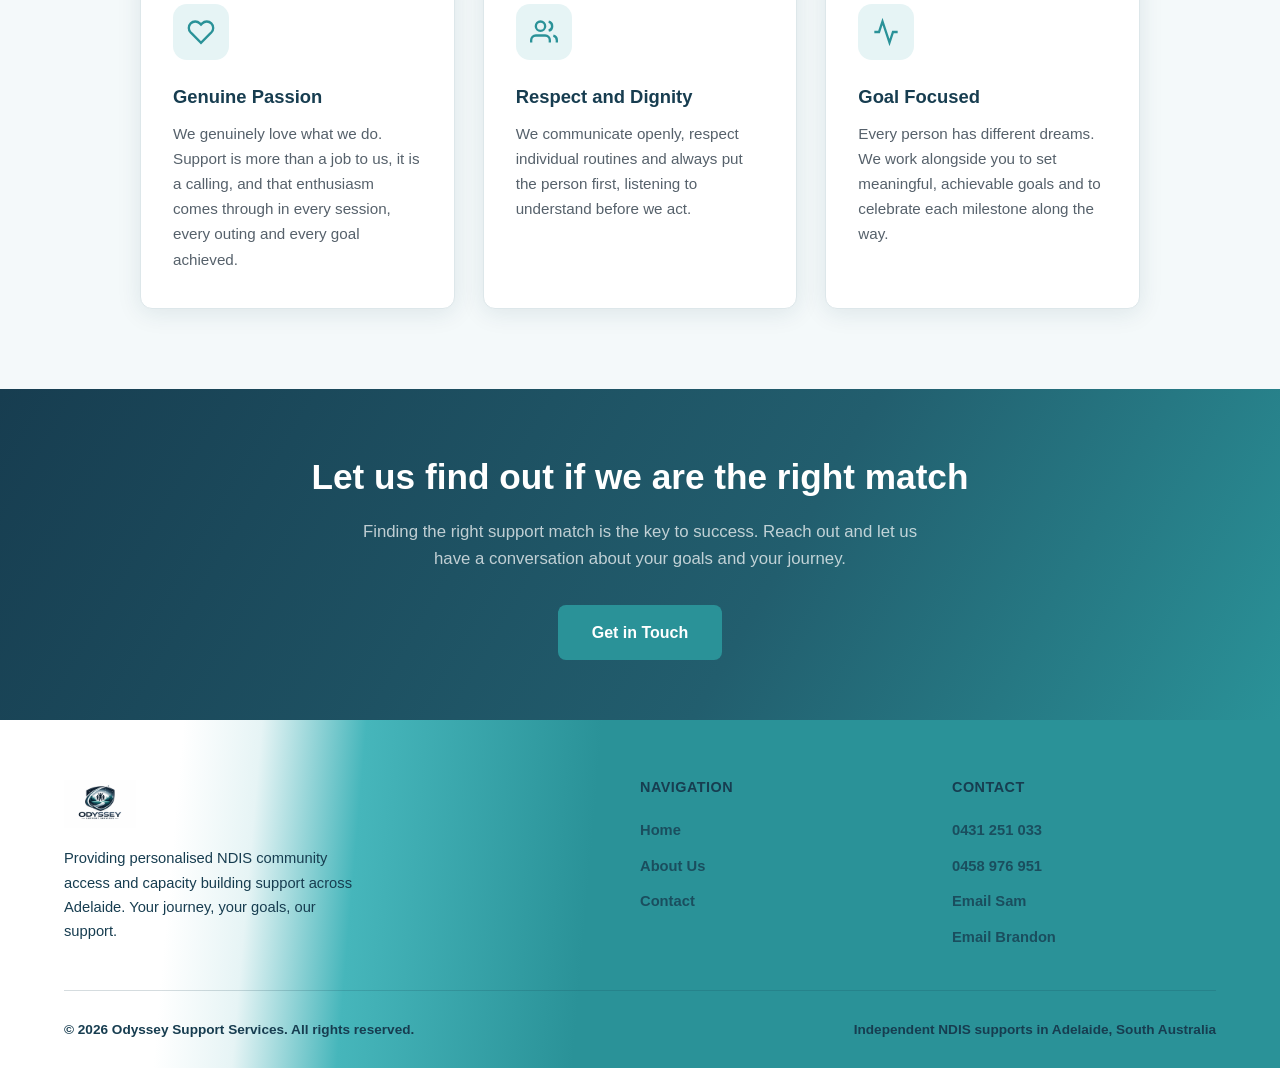
==== commit 350e1ead: "Design pass: teal white-gradient header/footer, blended logo with sparkle star trails, consistent te" ====
--- a/about.html
+++ b/about.html
@@ -12,7 +12,30 @@
   <!-- NAV -->
   <nav>
     <a href="index.html" class="nav-logo">
-      <img src="logo.png" alt="Odyssey Support Services" />
+      <span class="logo-trails" aria-hidden="true">
+        <svg viewBox="0 0 360 130" fill="none" xmlns="http://www.w3.org/2000/svg">
+          <defs>
+            <linearGradient id="trailA" x1="0" y1="1" x2="1" y2="0">
+              <stop offset="0" stop-color="#ffffff" stop-opacity="0"/>
+              <stop offset="1" stop-color="#ffffff" stop-opacity="0.95"/>
+            </linearGradient>
+            <linearGradient id="trailB" x1="0" y1="1" x2="1" y2="0">
+              <stop offset="0" stop-color="#ffffff" stop-opacity="0"/>
+              <stop offset="1" stop-color="#ffffff" stop-opacity="0.8"/>
+            </linearGradient>
+            <g id="spark"><path d="M0,-10 C1,-3 3,-1 10,0 C3,1 1,3 0,10 C-1,3 -3,1 -10,0 C-3,-1 -1,-3 0,-10 Z" fill="#ffffff"/></g>
+          </defs>
+          <path d="M172 82 Q252 46 330 22" stroke="url(#trailA)" stroke-width="2.4" stroke-linecap="round"/>
+          <path d="M190 92 Q252 78 312 64" stroke="url(#trailB)" stroke-width="1.6" stroke-linecap="round"/>
+          <use href="#spark" transform="translate(331,21) scale(0.95)"/>
+          <use href="#spark" transform="translate(313,63) scale(0.72)"/>
+          <use href="#spark" transform="translate(299,40) scale(0.55)" opacity="0.9"/>
+          <use href="#spark" transform="translate(266,100) scale(0.42)" opacity="0.8"/>
+          <use href="#spark" transform="translate(345,50) scale(0.34)" opacity="0.85"/>
+          <use href="#spark" transform="translate(250,46) scale(0.3)" opacity="0.75"/>
+        </svg>
+      </span>
+      <span class="logo-mark"><img src="logo.png" alt="Odyssey Support Services" /></span>
     </a>
     <button class="hamburger" id="hamburger" aria-label="Open menu">
       <span></span><span></span><span></span>
@@ -106,7 +129,7 @@
   <section class="bio-section">
     <div class="bio-card reverse">
       <div class="bio-image bio-image-wrap">
-        <div class="bio-img-placeholder" style="background: linear-gradient(135deg, var(--teal) 0%, var(--green) 100%);">BL</div>
+        <div class="bio-img-placeholder" style="background: linear-gradient(135deg, var(--teal) 0%, var(--navy) 100%);">BL</div>
         <div class="bio-badge">Director and Support Worker</div>
       </div>
       <div class="bio-info">
@@ -205,7 +228,9 @@
   <footer>
     <div class="footer-grid">
       <div class="footer-brand">
-        <img src="logo.png" alt="Odyssey Support Services" />
+        <a href="index.html" class="footer-logo" aria-label="Odyssey Support Services home">
+          <span class="logo-mark"><img src="logo.png" alt="Odyssey Support Services" /></span>
+        </a>
         <p>Providing personalised NDIS community access and capacity building support across Adelaide. Your journey, your goals, our support.</p>
       </div>
       <div class="footer-col">
--- a/styles.css
+++ b/styles.css
@@ -4,8 +4,6 @@
   --teal: #2a9298;
   --teal-light: #46b6bb;
   --teal-pale: #e6f4f5;
-  --green: #4f9e7a;
-  --green-soft: #6cb592;
   --white: #ffffff;
   --off-white: #f4f9fa;
   --text: #2a3138;
@@ -29,26 +27,47 @@
   position: sticky;
   top: 0;
   z-index: 100;
-  background: var(--navy);
+  background: linear-gradient(95deg, #ffffff 0%, #ffffff 14%, var(--teal-pale) 20%, var(--teal-light) 28%, var(--teal) 46%, var(--teal) 100%);
   display: flex;
   align-items: center;
   justify-content: space-between;
   padding: 0 5%;
-  height: 72px;
-  box-shadow: 0 2px 12px rgba(0,0,0,0.18);
+  height: 80px;
+  box-shadow: 0 2px 14px rgba(23,61,80,0.12);
 }
 
 .nav-logo {
-  display: flex;
-  align-items: center;
-  gap: 12px;
+  position: relative;
+  display: inline-flex;
+  align-items: center;
   text-decoration: none;
 }
 
-.nav-logo img {
-  height: 52px;
+.logo-mark {
+  position: relative;
+  z-index: 2;
+  display: inline-flex;
+  padding: 4px 6px;
+}
+
+.logo-mark img {
+  height: 48px;
   width: auto;
-}
+  display: block;
+}
+
+.logo-trails {
+  position: absolute;
+  top: 50%;
+  left: 50%;
+  transform: translate(-50%, -50%);
+  width: 360px;
+  height: 130px;
+  z-index: 1;
+  pointer-events: none;
+}
+
+.logo-trails svg { width: 100%; height: 100%; display: block; }
 
 .nav-links {
   display: flex;
@@ -57,28 +76,32 @@
 }
 
 .nav-links a {
-  color: rgba(255,255,255,0.85);
+  color: var(--navy);
   text-decoration: none;
   font-size: 0.95rem;
-  font-weight: 500;
+  font-weight: 600;
   letter-spacing: 0.3px;
   transition: color 0.2s;
 }
 
 .nav-links a:hover,
 .nav-links a.active {
-  color: var(--teal-light);
-}
+  color: var(--navy);
+  text-decoration: underline;
+  text-underline-offset: 4px;
+}
+
+.nav-links a.nav-cta:hover { text-decoration: none; }
 
 .nav-cta {
-  background: var(--teal);
+  background: var(--navy);
   color: var(--white) !important;
   padding: 9px 22px;
   border-radius: 6px;
   transition: background 0.2s !important;
 }
 
-.nav-cta:hover { background: var(--teal-light) !important; color: var(--white) !important; }
+.nav-cta:hover { background: var(--navy-light) !important; color: var(--white) !important; }
 
 .hamburger {
   display: none;
@@ -94,20 +117,20 @@
   display: block;
   width: 24px;
   height: 2px;
-  background: var(--white);
+  background: var(--navy);
   border-radius: 2px;
   transition: 0.3s;
 }
 
 /* ── HERO ── */
 .hero {
-  min-height: 88vh;
+  min-height: 74vh;
   background: linear-gradient(135deg, var(--navy) 0%, var(--navy-light) 55%, var(--teal) 100%);
   display: flex;
   align-items: center;
   justify-content: center;
   text-align: center;
-  padding: 80px 5%;
+  padding: 96px 5%;
   position: relative;
   overflow: hidden;
 }
@@ -208,6 +231,11 @@
 /* ── SECTIONS ── */
 section { padding: 90px 5%; }
 
+.services-grid,
+.why-grid,
+.services-bg .section-header,
+section > .section-header { max-width: 1180px; margin-left: auto; margin-right: auto; }
+
 .section-label {
   font-size: 0.78rem;
   font-weight: 700;
@@ -313,7 +341,7 @@
 .why-list li strong { color: var(--navy); font-weight: 600; }
 
 .why-visual {
-  background: linear-gradient(135deg, var(--navy) 0%, var(--teal) 65%, var(--green) 100%);
+  background: linear-gradient(135deg, var(--navy) 0%, var(--navy-light) 45%, var(--teal) 100%);
   border-radius: 20px;
   padding: 52px 40px;
   color: white;
@@ -592,8 +620,8 @@
 
 /* ── FOOTER ── */
 footer {
-  background: var(--navy);
-  color: rgba(255,255,255,0.7);
+  background: linear-gradient(95deg, #ffffff 0%, #ffffff 14%, var(--teal-pale) 20%, var(--teal-light) 28%, var(--teal) 46%, var(--teal) 100%);
+  color: var(--navy);
   padding: 56px 5% 28px;
 }
 
@@ -602,22 +630,29 @@
   grid-template-columns: 2fr 1fr 1fr;
   gap: 48px;
   padding-bottom: 40px;
-  border-bottom: 1px solid rgba(255,255,255,0.1);
+  border-bottom: 1px solid rgba(23,61,80,0.18);
   margin-bottom: 28px;
 }
 
-.footer-brand img { height: 56px; margin-bottom: 16px; }
-
-.footer-brand p { font-size: 0.92rem; max-width: 300px; line-height: 1.65; }
-
-.footer-col h4 { color: var(--white); font-size: 0.9rem; font-weight: 700; letter-spacing: 0.5px; margin-bottom: 18px; text-transform: uppercase; }
+.footer-logo {
+  position: relative;
+  display: inline-flex;
+  align-items: center;
+  margin-left: -6px;
+  margin-bottom: 14px;
+  text-decoration: none;
+}
+
+.footer-brand p { font-size: 0.92rem; max-width: 300px; line-height: 1.65; color: var(--navy); }
+
+.footer-col h4 { color: var(--navy); font-size: 0.9rem; font-weight: 800; letter-spacing: 0.5px; margin-bottom: 18px; text-transform: uppercase; }
 
 .footer-links { list-style: none; display: flex; flex-direction: column; gap: 10px; }
 
-.footer-links a { color: rgba(255,255,255,0.65); text-decoration: none; font-size: 0.92rem; transition: color 0.2s; }
-.footer-links a:hover { color: var(--teal-light); }
-
-.footer-bottom { display: flex; justify-content: space-between; align-items: center; font-size: 0.85rem; flex-wrap: wrap; gap: 8px; }
+.footer-links a { color: rgba(23,61,80,0.8); text-decoration: none; font-size: 0.92rem; font-weight: 600; transition: color 0.2s; }
+.footer-links a:hover { color: var(--navy); text-decoration: underline; }
+
+.footer-bottom { display: flex; justify-content: space-between; align-items: center; font-size: 0.85rem; flex-wrap: wrap; gap: 8px; color: var(--navy); font-weight: 600; }
 
 /* ── RESPONSIVE ── */
 @media (max-width: 900px) {
@@ -647,13 +682,14 @@
   .nav-links {
     display: none;
     position: absolute;
-    top: 72px;
+    top: 80px;
     left: 0; right: 0;
-    background: var(--navy);
+    background: #ffffff;
     flex-direction: column;
-    padding: 20px 5%;
+    padding: 22px 5%;
     gap: 20px;
-    border-top: 1px solid rgba(255,255,255,0.1);
+    border-top: 1px solid #d9e6dd;
+    box-shadow: 0 8px 20px rgba(23,61,80,0.12);
   }
 
   .nav-links.open { display: flex; }
